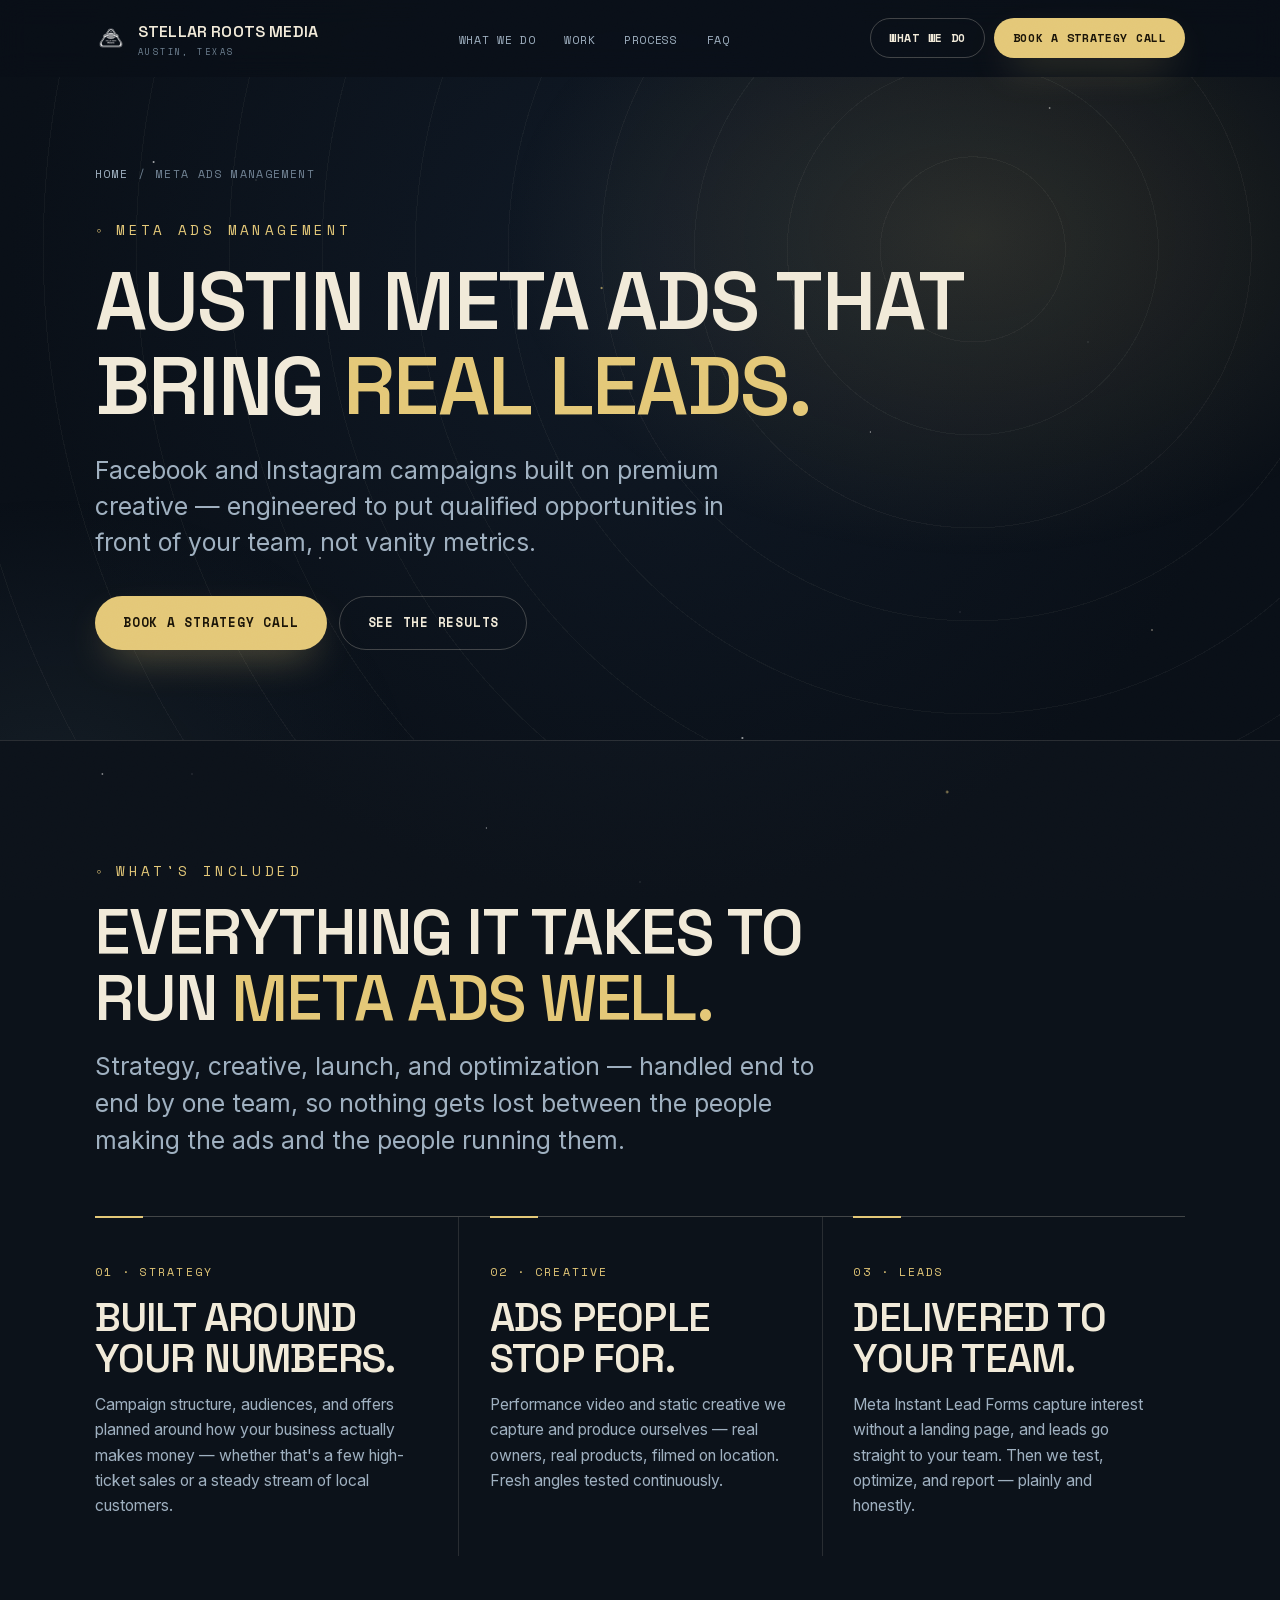
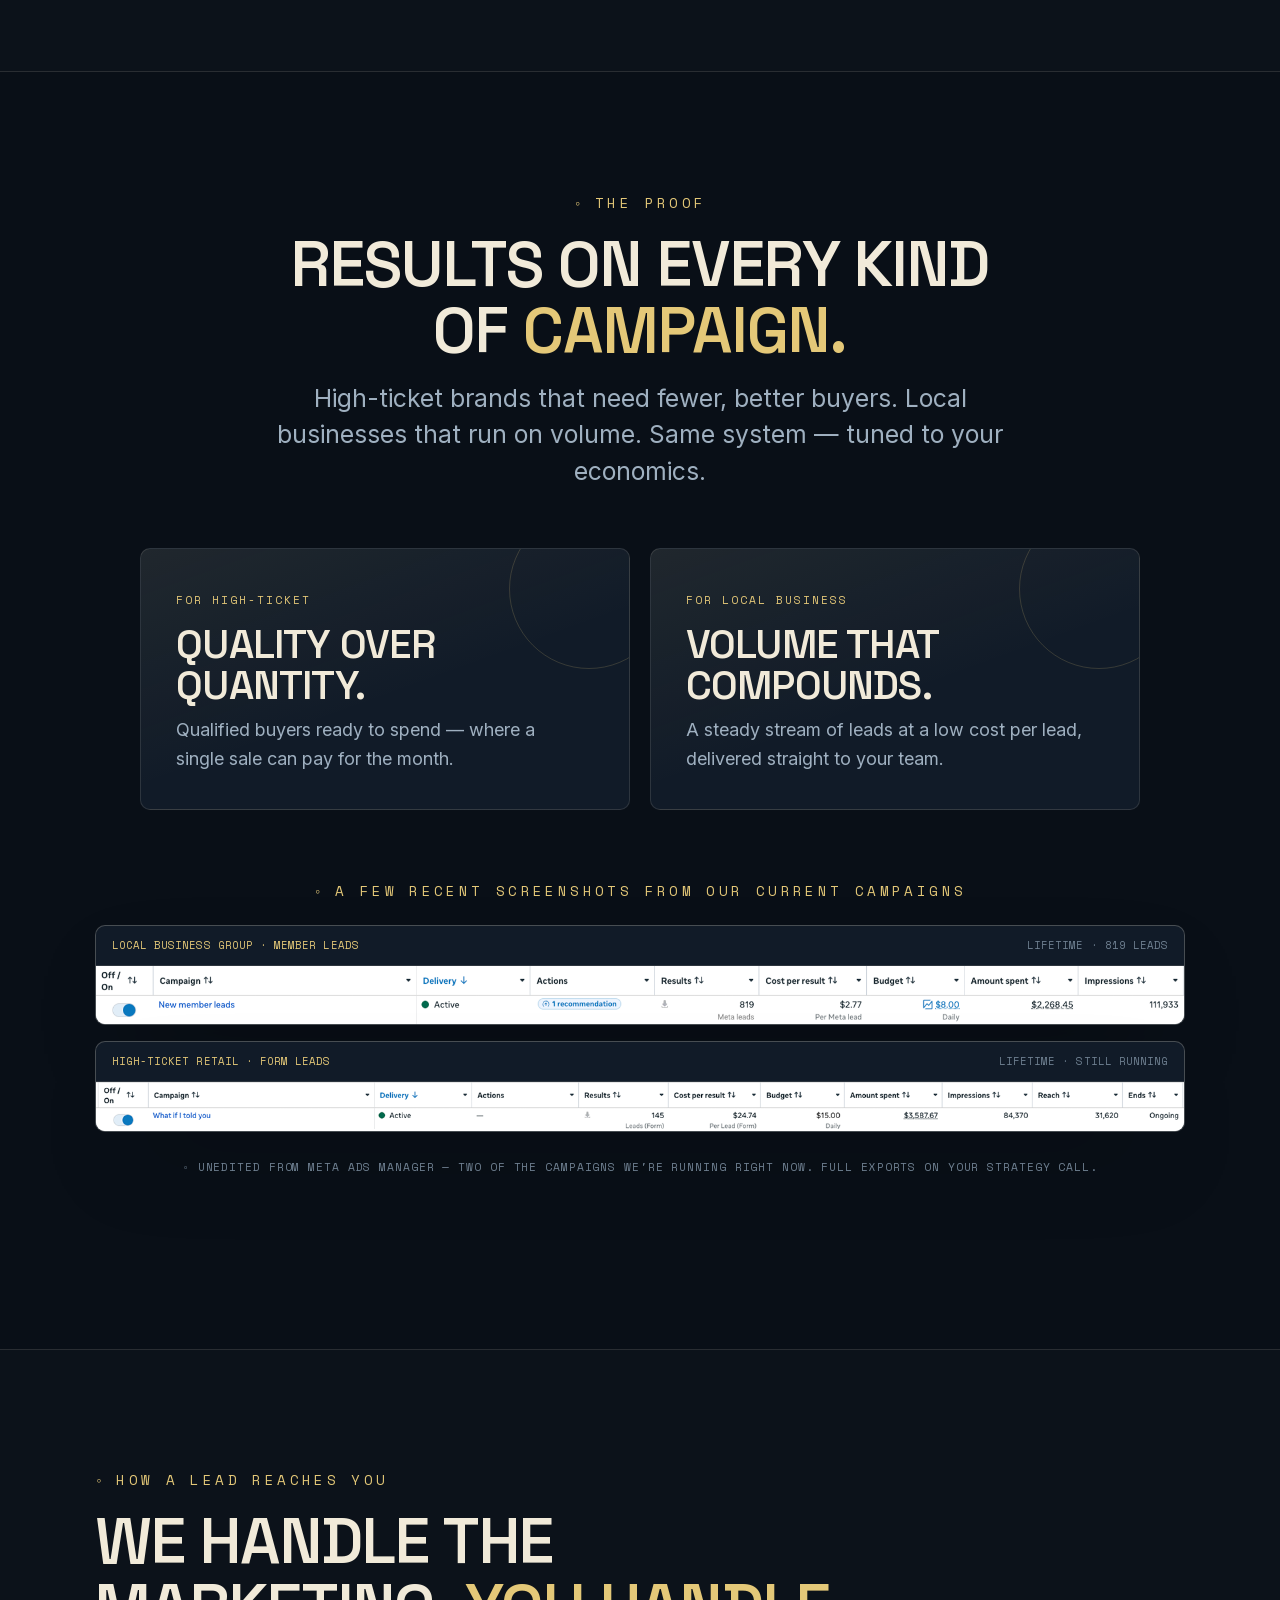
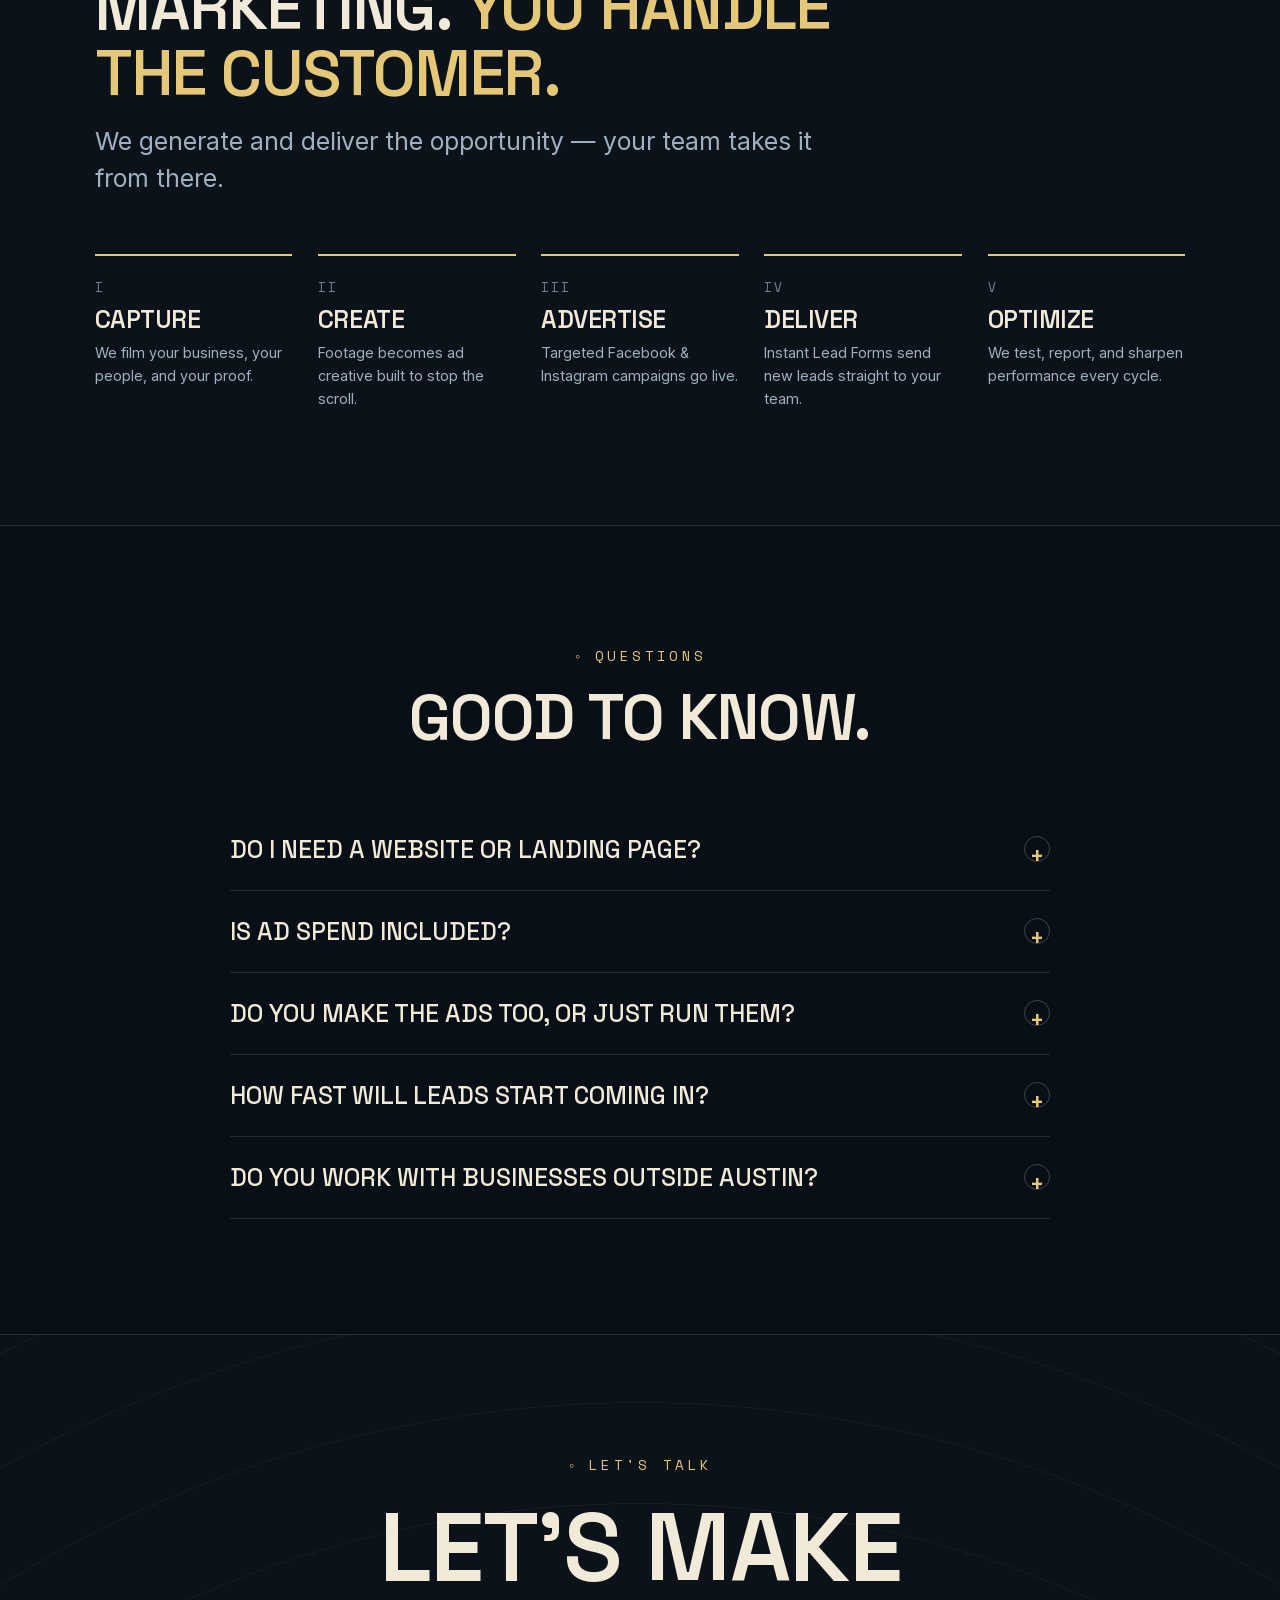
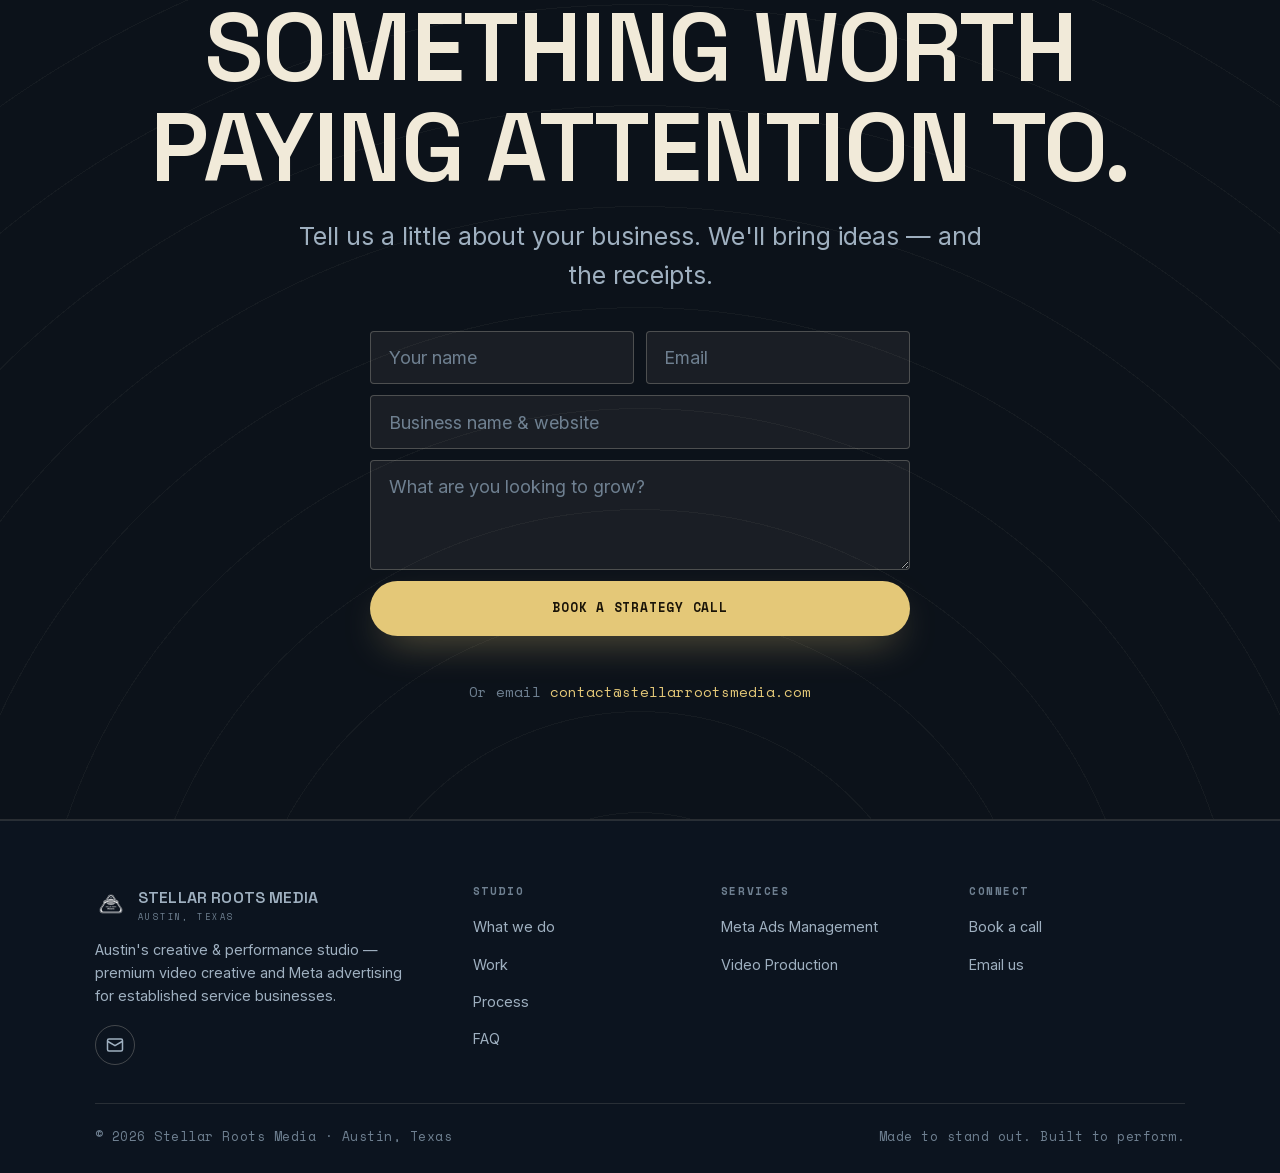
==== meta-ads-austin/index.html @ 9278f260 "SEO/perf overhaul: service pages, self-hosted fonts, WebP + srcset, image dims, schema cleanup (foun" ====
<!DOCTYPE html>
<html lang="en">
<head>
  <meta charset="UTF-8" />
  <meta name="viewport" content="width=device-width, initial-scale=1.0" />
  <title>Meta Ads Management in Austin, TX | Stellar Roots Media</title>
  <meta name="description" content="Facebook &amp; Instagram lead campaigns for Austin businesses — premium creative, Instant Lead Forms delivered to your team, and unedited reporting." />
  <meta name="robots" content="index, follow, max-image-preview:large" />
  <link rel="canonical" href="https://stellarrootsmedia.com/meta-ads-austin/" />
  <meta name="theme-color" content="#101b2b" />
  <meta property="og:type" content="website" />
  <meta property="og:site_name" content="Stellar Roots Media" />
  <meta property="og:title" content="Meta Ads Management in Austin, TX | Stellar Roots Media" />
  <meta property="og:description" content="Facebook &amp; Instagram lead campaigns for Austin businesses — premium creative, Instant Lead Forms delivered to your team, and unedited reporting." />
  <meta property="og:url" content="https://stellarrootsmedia.com/meta-ads-austin/" />
  <meta property="og:image" content="https://stellarrootsmedia.com/assets/og-image.jpg" />
  <meta property="og:image:width" content="1200" />
  <meta property="og:image:height" content="630" />
  <meta property="og:image:alt" content="Stellar Roots Media logo" />
  <meta name="twitter:card" content="summary_large_image" />
  <meta name="twitter:image" content="https://stellarrootsmedia.com/assets/og-image.jpg" />
  <link rel="icon" type="image/png" sizes="64x64" href="/assets/favicon-64.png" />
  <link rel="apple-touch-icon" href="/assets/apple-touch-icon.png" />
  <link rel="manifest" href="/site.webmanifest" />
  <link rel="preload" href="/assets/fonts/space-grotesk-500-700.woff2" as="font" type="font/woff2" crossorigin />
  <link rel="preload" href="/assets/fonts/inter-400-600.woff2" as="font" type="font/woff2" crossorigin />
  <link rel="stylesheet" href="/css/styles.css?v=28" />
  <script type="application/ld+json">
  {
    "@context": "https://schema.org",
    "@type": "Service",
    "@id": "https://stellarrootsmedia.com/meta-ads-austin/#service",
    "name": "Meta Ads Management",
    "serviceType": "Facebook and Instagram advertising management",
    "url": "https://stellarrootsmedia.com/meta-ads-austin/",
    "description": "Facebook & Instagram lead campaigns for Austin businesses — premium creative, Instant Lead Forms delivered to your team, and unedited reporting.",
    "provider": {
      "@type": [
        "ProfessionalService",
        "Organization"
      ],
      "@id": "https://stellarrootsmedia.com/#org",
      "name": "Stellar Roots Media",
      "url": "https://stellarrootsmedia.com/"
    },
    "areaServed": [
      {
        "@type": "City",
        "name": "Austin",
        "containedInPlace": {
          "@type": "State",
          "name": "Texas"
        }
      },
      {
        "@type": "Country",
        "name": "United States"
      }
    ]
  }
  </script>
  <script type="application/ld+json">
  {
    "@context": "https://schema.org",
    "@type": "BreadcrumbList",
    "itemListElement": [
      {
        "@type": "ListItem",
        "position": 1,
        "name": "Home",
        "item": "https://stellarrootsmedia.com/"
      },
      {
        "@type": "ListItem",
        "position": 2,
        "name": "Meta Ads Management",
        "item": "https://stellarrootsmedia.com/meta-ads-austin/"
      }
    ]
  }
  </script>
  <script type="application/ld+json">
  {
    "@context": "https://schema.org",
    "@type": "FAQPage",
    "mainEntity": [
      {
        "@type": "Question",
        "name": "Do I need a website or landing page?",
        "acceptedAnswer": {
          "@type": "Answer",
          "text": "Not necessarily. We use Meta's Instant Lead Forms, so people can request information without ever leaving Facebook or Instagram — and the lead is delivered straight to your team. Our local business group campaign has collected 819 leads this way with no landing page at all."
        }
      },
      {
        "@type": "Question",
        "name": "Is ad spend included?",
        "acceptedAnswer": {
          "@type": "Answer",
          "text": "No. Your ad budget is paid directly to Meta and stays in your account — you own it. Our fee covers strategy, creative, campaign management and reporting. We'll recommend a budget on your strategy call."
        }
      },
      {
        "@type": "Question",
        "name": "Do you make the ads too, or just run them?",
        "acceptedAnswer": {
          "@type": "Answer",
          "text": "Both — that's the point. Meta rewards ads people actually stop for, so we capture and produce the creative ourselves: founder stories, product and lifestyle video, and scroll-stopping ad cuts. No stock footage, no templates."
        }
      },
      {
        "@type": "Question",
        "name": "How fast will leads start coming in?",
        "acceptedAnswer": {
          "@type": "Answer",
          "text": "After onboarding and a capture session, campaigns launch quickly and lead flow can begin within the first weeks. From there we test and optimize every cycle so results compound."
        }
      },
      {
        "@type": "Question",
        "name": "Do you work with businesses outside Austin?",
        "acceptedAnswer": {
          "@type": "Answer",
          "text": "Yes. We're based in Austin, Texas and run campaigns for clients locally and across the U.S."
        }
      }
    ]
  }
  </script>
</head>
<body>
  <div class="starlayer" aria-hidden="true"></div>
  <a class="sr-only" href="#contact">Skip to contact</a>
  <header class="site-header">
    <div class="container">
      <nav class="nav" aria-label="Primary" data-open="false">
        <a class="brand" href="/" aria-label="Stellar Roots Media home">
          <img src="/assets/logo-small.png" alt="Stellar Roots Media logo" width="32" height="32" />
          <span><b>Stellar Roots Media</b><small>Austin, Texas</small></span>
        </a>
        <ul class="nav-links">
          <li><a href="/#what">What we do</a></li>
          <li><a href="/#creative">Work</a></li>
          <li><a href="/#process">Process</a></li>
          <li><a href="/#faq">FAQ</a></li>
        </ul>
        <div class="nav-cta">
          <a class="btn btn--ghost btn--sm" href="/#what">What we do</a>
          <a class="btn btn--primary btn--sm" href="#contact"><span class="lbl-lg">Book a Strategy Call</span><span class="lbl-sm">Book a call</span></a>
          <button class="nav-toggle" aria-label="Toggle menu" aria-expanded="false"><span></span></button>
        </div>
      </nav>
    </div>
  </header>

  <main id="top">
    <section class="band hero page-hero" aria-labelledby="page-title">
      <div class="container">
        <nav class="crumbs" aria-label="Breadcrumb"><a href="/">Home</a><span>/</span><span aria-current="page">Meta Ads Management</span></nav>
        <span class="kicker">Meta ads management</span>
        <h1 id="page-title">Austin Meta ads that bring <em class="accent">real leads.</em></h1>
        <p class="lead">Facebook and Instagram campaigns built on premium creative — engineered to put qualified opportunities in front of your team, not vanity metrics.</p>
        <div class="hero-actions">
          <a class="btn btn--primary" href="#contact">Book a Strategy Call</a>
          <a class="btn btn--ghost" href="#proof">See the results</a>
        </div>
      </div>
    </section>

    <section class="band band--cream" id="included" aria-labelledby="inc-title">
      <div class="container">
        <div class="section-head reveal">
          <span class="kicker">What's included</span>
          <h2 class="display" id="inc-title">Everything it takes to run <em class="accent">Meta ads well.</em></h2>
          <p>Strategy, creative, launch, and optimization — handled end to end by one team, so nothing gets lost between the people making the ads and the people running them.</p>
        </div>
        <div class="fronts">
          <article class="front reveal"><span class="no">01 · Strategy</span><h3>Built around your numbers.</h3><p>Campaign structure, audiences, and offers planned around how your business actually makes money — whether that's a few high-ticket sales or a steady stream of local customers.</p></article>
          <article class="front reveal"><span class="no">02 · Creative</span><h3>Ads people stop for.</h3><p>Performance video and static creative we capture and produce ourselves — real owners, real products, filmed on location. Fresh angles tested continuously.</p></article>
          <article class="front reveal"><span class="no">03 · Leads</span><h3>Delivered to your team.</h3><p>Meta Instant Lead Forms capture interest without a landing page, and leads go straight to your team. Then we test, optimize, and report — plainly and honestly.</p></article>
        </div>
      </div>
    </section>

    <section class="band" id="proof" aria-labelledby="proof-title">
      <div class="container">
        <div class="section-head center reveal">
          <span class="kicker center">The proof</span>
          <h2 class="display" id="proof-title">Results on every kind of <em class="accent">campaign.</em></h2>
          <p>High-ticket brands that need fewer, better buyers. Local businesses that run on volume. Same system — tuned to your economics.</p>
        </div>
        <div class="ctypes reveal">
          <article class="ctype"><span class="no">For high-ticket</span><h3>Quality over quantity.</h3><p>Qualified buyers ready to spend — where a single sale can pay for the month.</p></article>
          <article class="ctype"><span class="no">For local business</span><h3>Volume that compounds.</h3><p>A steady stream of leads at a low cost per lead, delivered straight to your team.</p></article>
        </div>
        <div class="receipts reveal">
          <span class="kicker">A few recent screenshots from our current campaigns</span>
          <figure class="receipt">
            <figcaption><span class="k">Local business group · member leads</span><span>Lifetime · 819 leads</span></figcaption>
            <div class="shot"><img src="/assets/results/networking-lifetime.png" alt="Meta Ads Manager, local business group member lead campaign, lifetime: 819 Meta leads at $2.77 per lead, $8.00 daily budget, $2,268.45 spent, 111,933 impressions" loading="lazy" width="1907" height="101"></div>
          </figure>
          <figure class="receipt">
            <figcaption><span class="k">High-ticket retail · form leads</span><span>Lifetime · still running</span></figcaption>
            <div class="shot"><img src="/assets/results/premier-lifetime.png" alt="Meta Ads Manager, high-ticket retail form lead campaign, lifetime: 145 form leads at $24.74 per lead, $15.00 daily budget, $3,587.67 spent, 84,370 impressions, 31,620 reach" loading="lazy" width="1672" height="76"></div>
          </figure>
          <p class="receipts-note">◦ Unedited from Meta Ads Manager — two of the campaigns we're running right now. Full exports on your strategy call.</p>
        </div>
      </div>
    </section>

    <section class="band band--cream" id="process" aria-labelledby="process-title">
      <div class="container">
        <div class="section-head reveal">
          <span class="kicker">How a lead reaches you</span>
          <h2 class="display" id="process-title">We handle the marketing. <em class="accent">You handle the customer.</em></h2>
          <p>We generate and deliver the opportunity — your team takes it from there.</p>
        </div>
        <div class="process">
          <div class="pstep"><span class="n">i</span><h3>Capture</h3><p>We film your business, your people, and your proof.</p></div>
          <div class="pstep"><span class="n">ii</span><h3>Create</h3><p>Footage becomes ad creative built to stop the scroll.</p></div>
          <div class="pstep"><span class="n">iii</span><h3>Advertise</h3><p>Targeted Facebook &amp; Instagram campaigns go live.</p></div>
          <div class="pstep"><span class="n">iv</span><h3>Deliver</h3><p>Instant Lead Forms send new leads straight to your team.</p></div>
          <div class="pstep"><span class="n">v</span><h3>Optimize</h3><p>We test, report, and sharpen performance every cycle.</p></div>
        </div>
      </div>
    </section>

    <section class="band" id="faq" aria-labelledby="faq-title">
      <div class="container">
        <div class="section-head center reveal">
          <span class="kicker center">Questions</span>
          <h2 class="display" id="faq-title">Good to know.</h2>
        </div>
        <div class="faq">
          <div class="faq-item"><button class="faq-q" aria-expanded="false">Do I need a website or landing page?<span class="mark">+</span></button><div class="faq-a"><div>Not necessarily. We use Meta's Instant Lead Forms, so people can request information without ever leaving Facebook or Instagram — and the lead is delivered straight to your team. Our local business group campaign has collected 819 leads this way with no landing page at all.</div></div></div>
          <div class="faq-item"><button class="faq-q" aria-expanded="false">Is ad spend included?<span class="mark">+</span></button><div class="faq-a"><div>No. Your ad budget is paid directly to Meta and stays in your account — you own it. Our fee covers strategy, creative, campaign management and reporting. We'll recommend a budget on your strategy call.</div></div></div>
          <div class="faq-item"><button class="faq-q" aria-expanded="false">Do you make the ads too, or just run them?<span class="mark">+</span></button><div class="faq-a"><div>Both — that's the point. Meta rewards ads people actually stop for, so we capture and produce the creative ourselves: founder stories, product and lifestyle video, and scroll-stopping ad cuts. No stock footage, no templates.</div></div></div>
          <div class="faq-item"><button class="faq-q" aria-expanded="false">How fast will leads start coming in?<span class="mark">+</span></button><div class="faq-a"><div>After onboarding and a capture session, campaigns launch quickly and lead flow can begin within the first weeks. From there we test and optimize every cycle so results compound.</div></div></div>
          <div class="faq-item"><button class="faq-q" aria-expanded="false">Do you work with businesses outside Austin?<span class="mark">+</span></button><div class="faq-a"><div>Yes. We're based in Austin, Texas and run campaigns for clients locally and across the U.S.</div></div></div>
        </div>
      </div>
    </section>

    <!-- FINAL CTA (ink) -->
    <section class="band band--cream final" id="contact" aria-labelledby="cta-title">
      <div class="container">
        <span class="kicker center">Let's talk</span>
        <h2 class="display display--xl" id="cta-title">Let's make something worth paying attention to.</h2>
        <p class="sub">Tell us a little about your business. We'll bring ideas — and the receipts.</p>
        <form class="contact-form" id="contact-form" novalidate>
          <div class="row2">
            <input type="text" id="cf-name" name="name" placeholder="Your name" autocomplete="name" required />
            <input type="email" id="cf-email" name="email" placeholder="Email" autocomplete="email" required />
          </div>
          <input type="text" id="cf-business" name="business" placeholder="Business name & website" autocomplete="organization" />
          <textarea id="cf-msg" name="message" placeholder="What are you looking to grow?"></textarea>
          <button type="submit" class="btn btn--primary btn--block">Book a Strategy Call</button>
        </form>
        <p class="form-msg" id="form-msg" role="status" aria-live="polite"></p>
        <p class="cta-alt">Or email <a href="mailto:contact@stellarrootsmedia.com?subject=Strategy%20Call">contact@stellarrootsmedia.com</a></p>
      </div>
    </section>
  </main>

  <footer class="site-footer">
    <div class="container">
      <div class="footer-grid">
        <div class="footer-brand">
          <a class="brand" href="/" aria-label="Stellar Roots Media home">
            <img src="/assets/logo-small.png" alt="Stellar Roots Media logo" width="32" height="32" />
            <span><b>Stellar Roots Media</b><small>Austin, Texas</small></span>
          </a>
          <p>Austin's creative &amp; performance studio — premium video creative and Meta advertising for established service businesses.</p>
          <div class="socials">
            <a href="mailto:contact@stellarrootsmedia.com" aria-label="Email"><svg width="18" height="18" viewBox="0 0 24 24" fill="none" stroke="currentColor" stroke-width="2"><rect x="2" y="4" width="20" height="16" rx="2"/><path d="m22 7-10 6L2 7"/></svg></a>
          </div>
        </div>
        <div><h4>Studio</h4><ul><li><a href="/#what">What we do</a></li><li><a href="/#creative">Work</a></li><li><a href="/#process">Process</a></li><li><a href="/#faq">FAQ</a></li></ul></div>
        <div><h4>Services</h4><ul><li><a href="/meta-ads-austin/">Meta Ads Management</a></li><li><a href="/video-production-austin/">Video Production</a></li></ul></div>
        <div><h4>Connect</h4><ul><li><a href="#contact">Book a call</a></li><li><a href="mailto:contact@stellarrootsmedia.com">Email us</a></li></ul></div>
      </div>
      <div class="footer-bottom">
        <span>© <span id="year">2026</span> Stellar Roots Media · Austin, Texas</span>
        <span>Made to stand out. Built to perform.</span>
      </div>
    </div>
  </footer>

  <script src="/js/main.js"></script>
</body>
</html>
---- css/styles.css ----
/* ============================================================
   STELLAR ROOTS MEDIA — Deep Space / Retro NASA
   Near-black space navy · Cosmic Cream · Vintage Yellow (tan/dust)
   Display: Space Grotesk · Labels: Space Mono · Body: Inter
   Dark throughout, global starfield.
   ============================================================ */

/* Self-hosted fonts (latin subset) */
@font-face { font-family:'Inter'; font-style:normal; font-weight:400 600; font-display:swap; src:url('../assets/fonts/inter-400-600.woff2') format('woff2'); unicode-range:U+0000-00FF, U+0131, U+0152-0153, U+02BB-02BC, U+02C6, U+02DA, U+02DC, U+0304, U+0308, U+0329, U+2000-206F, U+20AC, U+2122, U+2191, U+2193, U+2212, U+2215, U+FEFF, U+FFFD; }
@font-face { font-family:'Space Grotesk'; font-style:normal; font-weight:500 700; font-display:swap; src:url('../assets/fonts/space-grotesk-500-700.woff2') format('woff2'); unicode-range:U+0000-00FF, U+0131, U+0152-0153, U+02BB-02BC, U+02C6, U+02DA, U+02DC, U+0304, U+0308, U+0329, U+2000-206F, U+20AC, U+2122, U+2191, U+2193, U+2212, U+2215, U+FEFF, U+FFFD; }
@font-face { font-family:'Space Mono'; font-style:normal; font-weight:400; font-display:swap; src:url('../assets/fonts/space-mono-400.woff2') format('woff2'); unicode-range:U+0000-00FF, U+0131, U+0152-0153, U+02BB-02BC, U+02C6, U+02DA, U+02DC, U+0304, U+0308, U+0329, U+2000-206F, U+20AC, U+2122, U+2191, U+2193, U+2212, U+2215, U+FEFF, U+FFFD; }
@font-face { font-family:'Space Mono'; font-style:normal; font-weight:700; font-display:swap; src:url('../assets/fonts/space-mono-700.woff2') format('woff2'); unicode-range:U+0000-00FF, U+0131, U+0152-0153, U+02BB-02BC, U+02C6, U+02DA, U+02DC, U+0304, U+0308, U+0329, U+2000-206F, U+20AC, U+2122, U+2191, U+2193, U+2212, U+2215, U+FEFF, U+FFFD; }

:root {
  --space: #090f17;        /* deep space base */
  --space-2: #0c141f;      /* alt panel */
  --surface: #111b28;      /* cards */
  --surface-2: #16202f;

  --cream: #f1ead9;        /* cosmic cream (text) */
  --muted: #9fb0c0;
  --muted-2: #6f8091;

  --accent: #e4c878;       /* vintage yellow / wheat (replaces orange) */
  --accent-bright: #f0d891;
  --dust: #c5b9a5;         /* moon dust */
  --blue: #8dafc1;         /* orbit blue */

  --line: rgba(241, 234, 217, 0.12);
  --line-2: rgba(241, 234, 217, 0.24);

  --bg: var(--space);
  --fg: var(--cream);

  --container: 1180px;
  --radius: 4px;
  --radius-lg: 10px;
  --ease: cubic-bezier(0.22, 1, 0.36, 1);
  --shadow: 0 40px 90px -40px rgba(0,0,0,0.8);

  --step--1: clamp(0.78rem, 0.74rem + 0.18vw, 0.88rem);
  --step-0: clamp(1rem, 0.96rem + 0.2vw, 1.12rem);
  --step-1: clamp(1.22rem, 1.06rem + 0.6vw, 1.55rem);
  --step-2: clamp(1.7rem, 1.35rem + 1.5vw, 2.5rem);
  --step-3: clamp(2.2rem, 1.6rem + 3vw, 4rem);
  --step-4: clamp(2.9rem, 1.9rem + 5.2vw, 6.4rem);
}

*, *::before, *::after { box-sizing: border-box; }
* { margin: 0; }
html { scroll-behavior: smooth; -webkit-text-size-adjust: 100%; }
@media (prefers-reduced-motion: reduce){ html{scroll-behavior:auto;} *,*::before,*::after{animation-duration:.001ms!important;transition-duration:.001ms!important;} }

body {
  font-family: 'Inter', system-ui, -apple-system, Segoe UI, sans-serif;
  font-size: var(--step-0); line-height: 1.6; color: var(--fg);
  background: var(--space);
  -webkit-font-smoothing: antialiased; overflow-x: hidden;
}
/* ---- global starfield (fixed, behind everything) ---- */
body::before {
  content:""; position:fixed; inset:0; z-index:-2; pointer-events:none;
  background:
    radial-gradient(1.4px 1.4px at 12% 18%, rgba(255,255,255,0.9), transparent),
    radial-gradient(1.3px 1.3px at 82% 12%, rgba(255,255,255,0.7), transparent),
    radial-gradient(1.6px 1.6px at 47% 32%, rgba(228,200,120,0.9), transparent),
    radial-gradient(1.1px 1.1px at 68% 48%, rgba(255,255,255,0.7), transparent),
    radial-gradient(1.5px 1.5px at 25% 62%, rgba(255,255,255,0.85), transparent),
    radial-gradient(1.2px 1.2px at 90% 70%, rgba(197,185,165,0.9), transparent),
    radial-gradient(1.3px 1.3px at 8% 86%, rgba(255,255,255,0.7), transparent),
    radial-gradient(1.5px 1.5px at 58% 82%, rgba(255,255,255,0.8), transparent),
    radial-gradient(1.1px 1.1px at 38% 92%, rgba(255,255,255,0.6), transparent),
    radial-gradient(2px 2px at 74% 88%, rgba(228,200,120,0.7), transparent),
    radial-gradient(circle at 50% 30%, rgba(20,32,48,0.55), transparent 70%),
    var(--space);
  background-repeat: no-repeat;
}
/* a second faint drifting layer for depth */
body { background-image: none; }
.starlayer { position:fixed; inset:-10% 0; z-index:-1; pointer-events:none; opacity:0.5;
  background-image:
    radial-gradient(1px 1px at 20% 25%, rgba(255,255,255,0.6), transparent),
    radial-gradient(1px 1px at 60% 15%, rgba(255,255,255,0.5), transparent),
    radial-gradient(1px 1px at 85% 40%, rgba(255,255,255,0.5), transparent),
    radial-gradient(1px 1px at 35% 55%, rgba(255,255,255,0.5), transparent),
    radial-gradient(1px 1px at 75% 65%, rgba(255,255,255,0.45), transparent),
    radial-gradient(1px 1px at 15% 80%, rgba(255,255,255,0.5), transparent),
    radial-gradient(1px 1px at 50% 90%, rgba(255,255,255,0.45), transparent);
  background-size: 100% 100%;
  animation: drift 120s linear infinite;
}
@keyframes drift { from { transform: translateY(0); } to { transform: translateY(-40px); } }
/* film grain overlay */
body::after { content:""; position:fixed; inset:0; z-index:299; pointer-events:none; opacity:.05; mix-blend-mode:overlay;
  background-image:url("data:image/svg+xml,%3Csvg xmlns='http://www.w3.org/2000/svg' width='140' height='140'%3E%3Cfilter id='n'%3E%3CfeTurbulence type='fractalNoise' baseFrequency='0.8' numOctaves='2'/%3E%3C/filter%3E%3Crect width='100%25' height='100%25' filter='url(%23n)'/%3E%3C/svg%3E"); }

h1,h2,h3,h4 { font-family:'Space Grotesk','Inter',sans-serif; font-weight:600; line-height:1.03; letter-spacing:-0.02em; color:var(--fg); }
h1 em, h2 em, h3 em { font-style: normal; }
img, svg { display:block; max-width:100%; height:auto; }
a { color:inherit; text-decoration:none; }
button { font:inherit; cursor:pointer; }
::selection { background:var(--accent); color:#1a1408; }
:focus-visible { outline:2px solid var(--accent); outline-offset:3px; }

/* ---------- Bands (all dark; transparent so stars show through) ---------- */
.container { width:100%; max-width:var(--container); margin-inline:auto; padding-inline:clamp(1.2rem,4vw,2.8rem); }
.band { position:relative; padding-block:clamp(4rem,9vw,8rem); }
.band--cream { background:rgba(255,255,255,0.015); border-block:1px solid var(--line); }  /* subtle darker panel, still dark */
.band--tight { padding-block:clamp(2.6rem,5vw,4rem); }

.kicker { font-family:'Space Mono',monospace; text-transform:uppercase; letter-spacing:0.24em; font-size:var(--step--1); color:var(--accent); display:inline-flex; align-items:center; gap:0.6rem; }
.kicker::before { content:"◦"; }
.kicker.center { justify-content:center; }

.display { font-size:var(--step-3); text-transform:uppercase; letter-spacing:-0.015em; }
.display--xl { font-size:var(--step-4); }
.accent { color:var(--accent); }

.section-head { max-width:760px; margin-bottom:clamp(2.2rem,5vw,3.6rem); }
.section-head.center { margin-inline:auto; text-align:center; }
.section-head .kicker { margin-bottom:1.1rem; }
.section-head p { color:var(--muted); font-size:var(--step-1); line-height:1.5; margin-top:1rem; max-width:58ch; }
.section-head.center p { margin-inline:auto; }
.rule { height:1px; background:var(--line); border:0; }

/* ---------- Buttons ---------- */
.btn { display:inline-flex; align-items:center; gap:0.6rem; padding:1rem 1.7rem; border:1px solid transparent; border-radius:999px; font-family:'Space Mono',monospace; text-transform:uppercase; letter-spacing:0.06em; font-size:0.8rem; font-weight:700; transition:transform .25s var(--ease), background .2s, color .2s, border-color .2s, box-shadow .25s; white-space:nowrap; }
.btn:hover { transform:translateY(-2px); }
.btn--primary { background:var(--accent); color:#1a1408; box-shadow:0 16px 40px -14px rgba(228,200,120,0.45); }
.btn--primary:hover { background:var(--accent-bright); box-shadow:0 22px 54px -14px rgba(228,200,120,0.6); }
.btn--ghost { background:transparent; color:var(--fg); border-color:var(--line-2); }
.btn--ghost:hover { border-color:var(--accent); color:var(--accent); }
.btn--block { width:100%; justify-content:center; }
.btn--sm { padding:0.62rem 1.1rem; font-size:0.72rem; }

/* ---------- Header ---------- */
.site-header { position:sticky; top:0; z-index:100; background:rgba(9,15,23,0.72); backdrop-filter:blur(14px); border-bottom:1px solid transparent; transition:background .3s, border-color .3s; }
.site-header.is-scrolled { background:rgba(9,15,23,0.96); border-color:var(--line); }
.nav { display:flex; align-items:center; justify-content:space-between; gap:1rem; min-height:76px; }
.brand { display:flex; align-items:center; gap:0.7rem; }
.brand img { width:32px; height:32px; filter:brightness(0) invert(1); }
.brand b { font-family:'Space Grotesk',sans-serif; font-weight:600; font-size:1rem; letter-spacing:0.01em; text-transform:uppercase; }
.brand small { display:block; font-family:'Space Mono',monospace; font-size:0.54rem; letter-spacing:0.28em; color:var(--muted-2); text-transform:uppercase; }
.nav-links { display:flex; align-items:center; gap:0.1rem; list-style:none; padding:0; }
.nav-links a { padding:0.5rem 0.85rem; font-family:'Space Mono',monospace; font-size:0.72rem; text-transform:uppercase; letter-spacing:0.06em; color:var(--muted); border-radius:999px; transition:color .2s, background .2s; }
.nav-links a:hover { color:var(--fg); background:rgba(241,234,217,0.06); }
.nav-cta { display:flex; align-items:center; gap:0.6rem; }
.nav-toggle { display:none; width:46px; height:46px; border:1px solid var(--line-2); background:transparent; border-radius:8px; align-items:center; justify-content:center; }
.nav-toggle span, .nav-toggle span::before, .nav-toggle span::after { content:""; display:block; width:20px; height:2px; background:var(--fg); position:relative; transition:.3s; }
.nav-toggle span::before { position:absolute; top:-6px; } .nav-toggle span::after { position:absolute; top:6px; }
.nav[data-open="true"] .nav-toggle span { background:transparent; }
.nav[data-open="true"] .nav-toggle span::before { top:0; transform:rotate(45deg); }
.nav[data-open="true"] .nav-toggle span::after { top:0; transform:rotate(-45deg); }
@media (max-width:1000px){
  .nav-toggle { display:inline-flex; }
  .nav-links { position:absolute; inset:76px 0 auto; flex-direction:column; align-items:stretch; background:var(--space-2); border-bottom:1px solid var(--line); padding:1rem; gap:0.2rem; transform:translateY(-10px); opacity:0; pointer-events:none; transition:.25s var(--ease); }
  .nav[data-open="true"] .nav-links { transform:none; opacity:1; pointer-events:auto; }
  .nav-links a { padding:0.9rem 1rem; font-size:0.85rem; }
  .nav .nav-cta .btn--ghost { display:none; }
}

/* ---------- Hero ---------- */
.hero { overflow:hidden; padding-block:clamp(3rem,7vw,5.5rem) clamp(3.5rem,7vw,6rem); }
.hero::before { content:""; position:absolute; inset:0; z-index:0; pointer-events:none;
  background: repeating-radial-gradient(circle at 76% 26%, transparent 0 92px, rgba(241,234,217,0.045) 92px 93px),
              radial-gradient(760px 520px at 76% 24%, rgba(228,200,120,0.14), transparent 62%),
              radial-gradient(620px 500px at 4% 108%, rgba(141,175,193,0.08), transparent 60%); }
.hero .container { position:relative; z-index:1; }
.hero-top { display:flex; justify-content:space-between; flex-wrap:wrap; gap:1rem; font-family:'Space Mono',monospace; font-size:0.72rem; letter-spacing:0.14em; color:var(--muted-2); text-transform:uppercase; margin-bottom:clamp(2rem,5vw,3.4rem); }
.hero h1 { font-size:var(--step-4); text-transform:uppercase; letter-spacing:-0.02em; }
.hero .lead { font-size:var(--step-1); color:var(--muted); max-width:44ch; margin-top:1.5rem; line-height:1.45; }
.hero-actions { display:flex; flex-wrap:wrap; gap:0.8rem; margin-top:2.2rem; }
.hero-figure { position:relative; margin-top:clamp(2.6rem,6vw,4.2rem); border:1px solid var(--line-2); border-radius:var(--radius-lg); overflow:hidden; aspect-ratio:16/7; background:linear-gradient(135deg,var(--surface),var(--space-2)); display:grid; place-items:center; }
.hero-figure video, .hero-figure iframe, .hero-figure img { position:absolute; inset:0; width:100%; height:100%; object-fit:cover; }
.hero-figure img { filter:brightness(0.6) saturate(1.05); }
.hero-figure::before, .hero-figure::after { content:""; position:absolute; width:18px; height:18px; border:2px solid var(--accent); z-index:2; }
.hero-figure::before { top:12px; left:12px; border-right:0; border-bottom:0; }
.hero-figure::after { bottom:12px; right:12px; border-left:0; border-top:0; }
.hero-figure .cap { position:absolute; top:14px; right:16px; font-family:'Space Mono',monospace; font-size:0.66rem; letter-spacing:0.14em; text-transform:uppercase; color:var(--dust); z-index:2; }
.hero-figure .play { position:relative; z-index:2; width:76px; height:76px; border-radius:50%; border:1px solid var(--line-2); background:rgba(9,15,23,0.55); backdrop-filter:blur(4px); color:var(--cream); display:grid; place-items:center; transition:.25s; }
.hero-figure .play:hover { background:var(--accent); color:#1a1408; border-color:var(--accent); transform:scale(1.06); }

/* ---------- Statement ---------- */
.statement { font-family:'Space Grotesk',sans-serif; font-weight:600; font-size:var(--step-2); line-height:1.12; letter-spacing:-0.015em; text-transform:uppercase; max-width:20ch; }
.statement-grid { display:grid; grid-template-columns:1.1fr 1fr; gap:clamp(2rem,5vw,4rem); align-items:start; }
.statement-grid .body p { color:var(--muted); font-size:var(--step-1); line-height:1.55; }
.statement-grid .body p + p { margin-top:1rem; }
@media (max-width:820px){ .statement-grid{ grid-template-columns:1fr; } }

/* ---------- What we do ---------- */
.disciplines { display:grid; grid-template-columns:1fr 1fr; gap:1.4rem; }
.discipline { border:1px solid var(--line); border-radius:var(--radius-lg); padding:clamp(1.8rem,3vw,2.6rem); background:var(--surface); transition:transform .3s var(--ease), border-color .3s; }
.discipline:hover { transform:translateY(-4px); border-color:var(--accent); }
.discipline .no { font-family:'Space Mono',monospace; color:var(--accent); font-size:0.8rem; letter-spacing:0.12em; text-transform:uppercase; }
.discipline h3 { font-size:var(--step-2); text-transform:uppercase; margin:0.7rem 0 0.8rem; }
.discipline p { color:var(--muted); }
.discipline ul { list-style:none; padding:0; margin-top:1.2rem; display:flex; flex-direction:column; gap:0.5rem; }
.discipline li { display:flex; gap:0.6rem; color:var(--muted); font-size:0.94rem; }
.discipline li::before { content:""; width:6px; height:6px; margin-top:0.5rem; border-radius:50%; background:var(--accent); flex:none; }
@media (max-width:760px){ .disciplines{ grid-template-columns:1fr; } }

/* ---------- Google reviews badge + link ---------- */
.gbadge { display:inline-flex; align-items:center; gap:1rem; margin-bottom:1.3rem; padding:0.65rem 1.2rem 0.65rem 1rem; border:1px solid var(--line-2); border-radius:999px; background:rgba(241,234,217,0.03); transition:border-color .25s, background .25s, transform .25s var(--ease); }
.gbadge:hover { border-color:var(--accent); background:rgba(228,200,120,0.07); transform:translateY(-2px); }
.gbadge img { height:34px; width:auto; }
.gbadge-txt { font-family:'Space Mono',monospace; font-size:0.72rem; letter-spacing:0.14em; text-transform:uppercase; color:var(--muted); padding-left:1rem; border-left:1px solid var(--line-2); }
.gbadge-txt b { color:var(--accent); font-weight:700; margin-right:0.35rem; }
.reviews-link { display:flex; align-items:center; justify-content:center; gap:1rem; margin:2.4rem auto 0; width:max-content; max-width:100%; padding:0.9rem 1.4rem; border:1px solid var(--line-2); border-radius:999px; font-family:'Space Mono',monospace; font-size:0.76rem; letter-spacing:0.12em; text-transform:uppercase; color:var(--fg); transition:border-color .25s, color .25s; }
.reviews-link:hover { border-color:var(--accent); color:var(--accent); }
.reviews-link img { height:26px; width:auto; }
@media (max-width:520px){ .gbadge { flex-direction:column; gap:0.6rem; border-radius:16px; } .gbadge-txt { border-left:0; padding-left:0; } }

/* ---------- Service pages ---------- */
.page-hero h1 { font-size:clamp(2.6rem,1.8rem + 4.2vw,5.4rem); margin:1rem 0 0; }
.page-hero .kicker { margin-top:0.4rem; }
.crumbs { display:flex; gap:0.6rem; align-items:center; margin-bottom:1.8rem; font-family:'Space Mono',monospace; font-size:0.72rem; letter-spacing:0.12em; text-transform:uppercase; color:var(--muted-2); }
.crumbs a { color:var(--muted); } .crumbs a:hover { color:var(--accent); }

/* ---------- Service card links ---------- */
.card-link { display:inline-flex; align-items:center; gap:0.4rem; margin-top:1.3rem; padding:0.35rem 0; font-family:'Space Mono',monospace; font-size:0.74rem; letter-spacing:0.1em; text-transform:uppercase; color:var(--accent); border-bottom:1px solid transparent; transition:border-color .2s; }
.card-link:hover { border-bottom-color:var(--accent); }

/* ---------- Logo slider (Selected clients) ---------- */
.logo-marquee { position:relative; overflow:hidden; margin-top:0; padding-block:1rem;
  -webkit-mask-image:linear-gradient(90deg, transparent, #000 8%, #000 92%, transparent);
          mask-image:linear-gradient(90deg, transparent, #000 8%, #000 92%, transparent); }
.logo-track { display:flex; align-items:center; gap:clamp(2.6rem,7vw,6rem); width:max-content; animation:marquee 34s linear infinite; }
.logo-marquee:hover .logo-track { animation-play-state:paused; }
.logo-track img { height:clamp(34px,5vw,58px); width:auto; object-fit:contain; opacity:0.9; transition:opacity .25s, transform .25s; }
.logo-track img:hover { opacity:1; transform:translateY(-2px); }
.logo-track img.tall { height:clamp(52px,8vw,92px); }
.logo-track img.color { opacity:0.95; }
@keyframes marquee { from { transform:translateX(0); } to { transform:translateX(-50%); } }

/* ---------- Real creative gallery ---------- */
.hero-reel { margin-top:clamp(2.6rem,6vw,4.2rem); scroll-margin-top:96px; }
.creative-grid { display:grid; grid-template-columns:repeat(5,1fr); gap:1rem; }
.frame { position:relative; border-radius:var(--radius-lg); overflow:hidden; border:1px solid var(--line-2); aspect-ratio:2/3.45; background:var(--space-2); }
.frame img { width:100%; height:100%; object-fit:cover; transition:transform .5s var(--ease); }
.frame:hover img { transform:scale(1.05); }
.frame .tag { position:absolute; left:0; right:0; bottom:0; padding:0.9rem 0.8rem 0.7rem; font-family:'Space Mono',monospace; font-size:0.6rem; letter-spacing:0.12em; text-transform:uppercase; color:var(--cream); background:linear-gradient(transparent, rgba(9,15,23,0.9)); }
.frame::before { content:""; position:absolute; top:10px; left:10px; width:13px; height:13px; border-top:2px solid var(--accent); border-left:2px solid var(--accent); z-index:2; opacity:0.9; }
.creative-note { margin-top:1.4rem; font-family:'Space Mono',monospace; font-size:0.78rem; letter-spacing:0.06em; color:var(--muted-2); text-transform:uppercase; }
@media (max-width:900px){ .creative-grid{ grid-template-columns:repeat(3,1fr);} }
@media (max-width:560px){ .creative-grid{ grid-template-columns:repeat(2,1fr);} }

/* ---------- Proof: campaign types ---------- */
.ctypes { display:grid; grid-template-columns:1fr 1fr; gap:1.2rem; max-width:1000px; margin:0 auto clamp(3rem,6vw,4.4rem); }
.ctype { position:relative; padding:clamp(1.6rem,3vw,2.2rem); border:1px solid var(--line); border-radius:var(--radius-lg); background:linear-gradient(160deg, rgba(228,200,120,0.07), transparent 55%), var(--surface); overflow:hidden; }
.ctype::after { content:""; position:absolute; right:-40px; top:-40px; width:160px; height:160px; border-radius:50%; border:1px solid rgba(228,200,120,0.18); }
.ctype .no { font-family:'Space Mono',monospace; font-size:0.7rem; letter-spacing:0.18em; text-transform:uppercase; color:var(--accent); }
.ctype h3 { font-size:var(--step-2); text-transform:uppercase; margin:0.7rem 0 0.6rem; }
.ctype p { color:var(--muted); max-width:36ch; }
@media (max-width:720px){ .ctypes{ grid-template-columns:1fr; } }
.receipts-note { text-align:center; margin-top:0.6rem; font-family:'Space Mono',monospace; font-size:0.7rem; letter-spacing:0.08em; text-transform:uppercase; color:var(--muted-2); }

/* ---------- Every front (SEO / GEO / brand) ---------- */
.fronts { display:grid; grid-template-columns:repeat(3,1fr); gap:0; border-top:1px solid var(--line-2); }
.front { padding:clamp(1.6rem,3vw,2.4rem) clamp(1.2rem,2.4vw,2rem) clamp(1.6rem,3vw,2.4rem) 0; position:relative; }
.front + .front { padding-left:clamp(1.2rem,2.4vw,2rem); border-left:1px solid var(--line); }
.front::before { content:""; position:absolute; top:-1px; left:0; width:48px; height:2px; background:var(--accent); }
.front + .front::before { left:clamp(1.2rem,2.4vw,2rem); }
.front .no { font-family:'Space Mono',monospace; font-size:0.72rem; letter-spacing:0.18em; text-transform:uppercase; color:var(--accent); }
.front h3 { font-size:var(--step-2); text-transform:uppercase; margin:0.8rem 0 0.8rem; }
.front p { color:var(--muted); font-size:0.98rem; }
.front p strong { color:var(--fg); font-weight:600; }
.pull { margin-top:clamp(3rem,7vw,5rem); text-align:center; font-family:'Space Grotesk',sans-serif; font-weight:700; text-transform:uppercase; letter-spacing:-0.02em; line-height:1.02; font-size:clamp(2rem,1.3rem + 3.6vw,4.6rem); }
@media (max-width:860px){ .fronts{ grid-template-columns:1fr; } .front, .front + .front { padding:1.8rem 0; border-left:0; border-top:1px solid var(--line); } .front + .front::before { left:0; } }

.tgrid { display:grid; grid-template-columns:repeat(2,1fr); gap:1.3rem; max-width:1000px; margin-inline:auto; }
@media (max-width:720px){ .tgrid{ grid-template-columns:1fr; } }
.tcard { border:1px solid var(--line); border-radius:var(--radius-lg); padding:1.7rem; background:var(--surface); }
.tcard .q { font-family:'Space Grotesk',sans-serif; font-weight:500; font-size:1.05rem; line-height:1.4; }
.tcard .who { display:flex; align-items:center; gap:0.7rem; margin-top:1.1rem; }
.tcard .av { width:38px; height:38px; border-radius:50%; background:var(--accent); color:#1a1408; display:grid; place-items:center; font-family:'Space Grotesk',sans-serif; font-weight:700; font-size:0.82rem; flex:none; }
.tcard .who b { display:block; font-size:0.9rem; }
.tcard .who span { color:var(--muted-2); font-size:0.78rem; font-family:'Space Mono',monospace; }

/* ---------- Receipts (Ads Manager screenshots) ---------- */
.receipts { max-width:1100px; margin:0 auto 3.6rem; display:grid; gap:1rem; }
.receipts .kicker { justify-content:center; margin-bottom:0.4rem; }
.receipt { margin:0; border:1px solid var(--line-2); border-radius:var(--radius-lg); overflow:hidden; background:var(--surface); box-shadow:var(--shadow); }
.receipt figcaption { display:flex; justify-content:space-between; flex-wrap:wrap; gap:0.4rem 1rem; padding:0.7rem 1rem; border-bottom:1px solid var(--line); font-family:'Space Mono',monospace; font-size:0.66rem; letter-spacing:0.1em; text-transform:uppercase; color:var(--muted-2); }
.receipt figcaption .k { color:var(--accent); }
.receipt .shot { background:#fff; overflow-x:auto; -webkit-overflow-scrolling:touch; }
.receipt .shot img { display:block; width:100%; min-width:760px; height:auto; }

/* ---------- Behind the scenes ---------- */
.bts { position:relative; margin:0 0 clamp(2.4rem,5vw,3.4rem); border-radius:var(--radius-lg); overflow:hidden; border:1px solid var(--line-2); }
.bts img { width:100%; aspect-ratio:16/8; object-fit:cover; object-position:center 45%; display:block; }
.bts::before, .bts::after { content:""; position:absolute; width:18px; height:18px; border:2px solid var(--accent); z-index:2; }
.bts::before { top:12px; left:12px; border-right:0; border-bottom:0; }
.bts::after { bottom:12px; right:12px; border-left:0; border-top:0; }
.bts figcaption { position:absolute; left:0; right:0; bottom:0; padding:2.2rem 1.2rem 0.9rem; font-family:'Space Mono',monospace; font-size:0.68rem; letter-spacing:0.12em; text-transform:uppercase; color:var(--cream); background:linear-gradient(transparent, rgba(9,15,23,0.85)); }
@media (max-width:640px){ .bts img { aspect-ratio:4/3; } }

/* ---------- Process ---------- */
.process { display:grid; grid-template-columns:repeat(auto-fit,minmax(180px,1fr)); gap:1.6rem; }
.pstep { border-top:2px solid var(--accent); padding-top:1rem; }
.pstep .n { font-family:'Space Mono',monospace; color:var(--muted-2); font-size:0.8rem; letter-spacing:0.14em; text-transform:uppercase; }
.pstep h3 { font-size:var(--step-1); text-transform:uppercase; margin:0.4rem 0 0.5rem; }
.pstep p { color:var(--muted); font-size:0.9rem; }

/* ---------- FAQ ---------- */
.faq { max-width:820px; margin-inline:auto; }
.faq-item { border-bottom:1px solid var(--line); }
.faq-q { width:100%; text-align:left; background:none; border:0; padding:1.3rem 0; display:flex; justify-content:space-between; align-items:center; gap:1rem; font-family:'Space Grotesk',sans-serif; font-weight:500; font-size:var(--step-1); text-transform:uppercase; color:var(--fg); }
.faq-q .mark { flex:none; width:26px; height:26px; border:1px solid var(--line-2); border-radius:50%; display:grid; place-items:center; color:var(--accent); transition:.3s; }
.faq-q[aria-expanded="true"] .mark { transform:rotate(45deg); background:var(--accent); color:#1a1408; border-color:var(--accent); }
.faq-a { overflow:hidden; max-height:0; transition:max-height .35s var(--ease); }
.faq-a div { padding:0 0 1.3rem; color:var(--muted); }

/* ---------- Final CTA ---------- */
.final { text-align:center; overflow:hidden; }
.final::before { content:""; position:absolute; inset:0; z-index:0; pointer-events:none; background:repeating-radial-gradient(circle at 50% 118%, transparent 0 100px, rgba(241,234,217,0.04) 100px 101px), radial-gradient(600px 360px at 50% 120%, rgba(228,200,120,0.12), transparent 60%); }
.final .container { position:relative; z-index:1; }
.final .display { max-width:16ch; margin:1.2rem auto 0; }
.final .sub { color:var(--muted); font-size:var(--step-1); max-width:48ch; margin:1.2rem auto 0; }
.contact-form { display:grid; gap:0.7rem; max-width:540px; margin:2.2rem auto 0; text-align:left; }
.contact-form .row2 { display:grid; grid-template-columns:1fr 1fr; gap:0.7rem; }
.contact-form input, .contact-form textarea { width:100%; padding:0.95rem 1.1rem; border:1px solid var(--line-2); border-radius:var(--radius); background:rgba(241,234,217,0.06); color:var(--cream); font-size:var(--step-0); font-family:inherit; }
.contact-form input::placeholder, .contact-form textarea::placeholder { color:var(--muted-2); }
.contact-form textarea { min-height:110px; resize:vertical; }
.form-msg { margin-top:0.8rem; font-weight:600; min-height:1.2em; color:#e69b7d; font-family:'Space Mono',monospace; font-size:0.85rem; }
.form-msg.ok { color:var(--accent); }
.cta-alt { margin-top:1rem; color:var(--muted-2); font-size:0.88rem; font-family:'Space Mono',monospace; }
.cta-alt a { color:var(--accent); }

/* ---------- Footer ---------- */
.site-footer { background:var(--space-2); color:var(--cream); border-top:1px solid var(--line); padding-block:clamp(2.6rem,6vw,4rem) 1.6rem; position:relative; }
.footer-grid { display:grid; grid-template-columns:1.6fr 1fr 1fr 1fr; gap:2rem; }
.footer-brand p { color:var(--muted); font-size:0.9rem; max-width:36ch; margin-top:0.9rem; }
.footer-brand .brand img { filter:brightness(0) invert(1); }
.footer-grid h4 { font-family:'Space Mono',monospace; font-weight:700; text-transform:uppercase; letter-spacing:0.14em; font-size:0.7rem; color:var(--muted-2); margin-bottom:1rem; }
.footer-grid ul { list-style:none; padding:0; display:flex; flex-direction:column; gap:0.55rem; }
.footer-grid a { color:var(--muted); font-size:0.9rem; transition:color .2s; }
.footer-grid a:hover { color:var(--accent); }
.socials { display:flex; gap:0.6rem; margin-top:1.1rem; }
.socials a { width:40px; height:40px; border:1px solid var(--line-2); border-radius:50%; display:grid; place-items:center; color:var(--muted); transition:.2s; }
.socials a:hover { color:#1a1408; background:var(--accent); border-color:var(--accent); transform:translateY(-3px); }
.footer-bottom { display:flex; flex-wrap:wrap; justify-content:space-between; gap:1rem; margin-top:2.4rem; padding-top:1.4rem; border-top:1px solid var(--line); color:var(--muted-2); font-size:0.8rem; font-family:'Space Mono',monospace; letter-spacing:0.04em; }
@media (max-width:720px){ .footer-grid{ grid-template-columns:1fr 1fr; } .footer-brand{ grid-column:1/-1; } }

/* ---------- Reveal ---------- */
.reveal { opacity:0; transform:translateY(20px); transition:opacity .7s var(--ease), transform .7s var(--ease); }
.reveal.in { opacity:1; transform:none; }
body.no-scroll { overflow:hidden; }
.sr-only { position:absolute!important; width:1px;height:1px;padding:0;margin:-1px;overflow:hidden;clip:rect(0,0,0,0);white-space:nowrap;border:0; }

/* ============================================================
   MOBILE REFINEMENTS (phones)
   ============================================================ */
.lbl-sm, .swipe-hint { display:none; }

@media (max-width:700px){
  /* Ad frames + testimonials become swipeable rows instead of tall stacks */
  .creative-grid, .tgrid {
    display:flex; gap:0.8rem; overflow-x:auto; scroll-snap-type:x mandatory; overscroll-behavior-x:contain;
    margin-inline:calc(-1 * clamp(1.2rem,4vw,2.8rem)); padding-inline:clamp(1.2rem,4vw,2.8rem);
    scroll-padding-inline:clamp(1.2rem,4vw,2.8rem); scrollbar-width:none; -webkit-overflow-scrolling:touch; max-width:none;
  }
  .creative-grid::-webkit-scrollbar, .tgrid::-webkit-scrollbar { display:none; }
  .creative-grid .frame { flex:0 0 58%; scroll-snap-align:start; }
  .tgrid .tcard { flex:0 0 86%; scroll-snap-align:start; }
  .swipe-hint { display:block; margin-top:0.9rem; font-family:'Space Mono',monospace; font-size:0.72rem; letter-spacing:0.12em; text-transform:uppercase; color:var(--accent); }
  .tgrid + .swipe-hint { text-align:center; }
}

@media (max-width:560px){
  /* Compact header: one-line name, short CTA */
  .nav { min-height:64px; gap:0.6rem; }
  .brand { gap:0.55rem; min-width:0; }
  .brand img { width:28px; height:28px; }
  .brand b { font-size:0.82rem; line-height:1.08; letter-spacing:0; white-space:normal; display:block; max-width:8.6em; }
  .brand small { display:none; }
  .nav-cta { gap:0.45rem; }
  .nav-cta .btn--sm { padding:0.6rem 0.95rem; font-size:0.74rem; }
  .lbl-lg { display:none; } .lbl-sm { display:inline; }
  .nav-toggle { width:42px; height:42px; }
  .nav-links { inset:64px 0 auto; }

  /* Hero */
  .ht-brand { display:none; }
  .hero-actions { flex-direction:column; }
  .hero-actions .btn { justify-content:center; width:100%; }

  /* Readable labels */
  .frame .tag, .hero-top, .receipt figcaption, .receipts-note, .creative-note, .bts figcaption, .gbadge-txt { font-size:0.72rem; }
  .ctype .no, .front .no, .kicker { font-size:0.76rem; }

  /* Form: stack name/email */
  .contact-form .row2 { grid-template-columns:1fr; }

  /* Footer: comfortable tap targets */
  .footer-grid ul { gap:0.1rem; }
  .footer-grid a { display:inline-block; padding:0.6rem 0; }
  .cta-alt a { display:inline-block; padding:0.5rem 0; }
}

/* Lighter rendering on phones and for reduced-motion users:
   drop the full-screen grain blend layer and the animated star drift (static starfield stays). */
@media (max-width:700px), (prefers-reduced-motion: reduce){
  body::after { display:none; }
  .starlayer { animation:none; }
  .logo-track { animation-duration:48s; }
}
@media (prefers-reduced-motion: reduce){ .logo-track { animation:none; } }
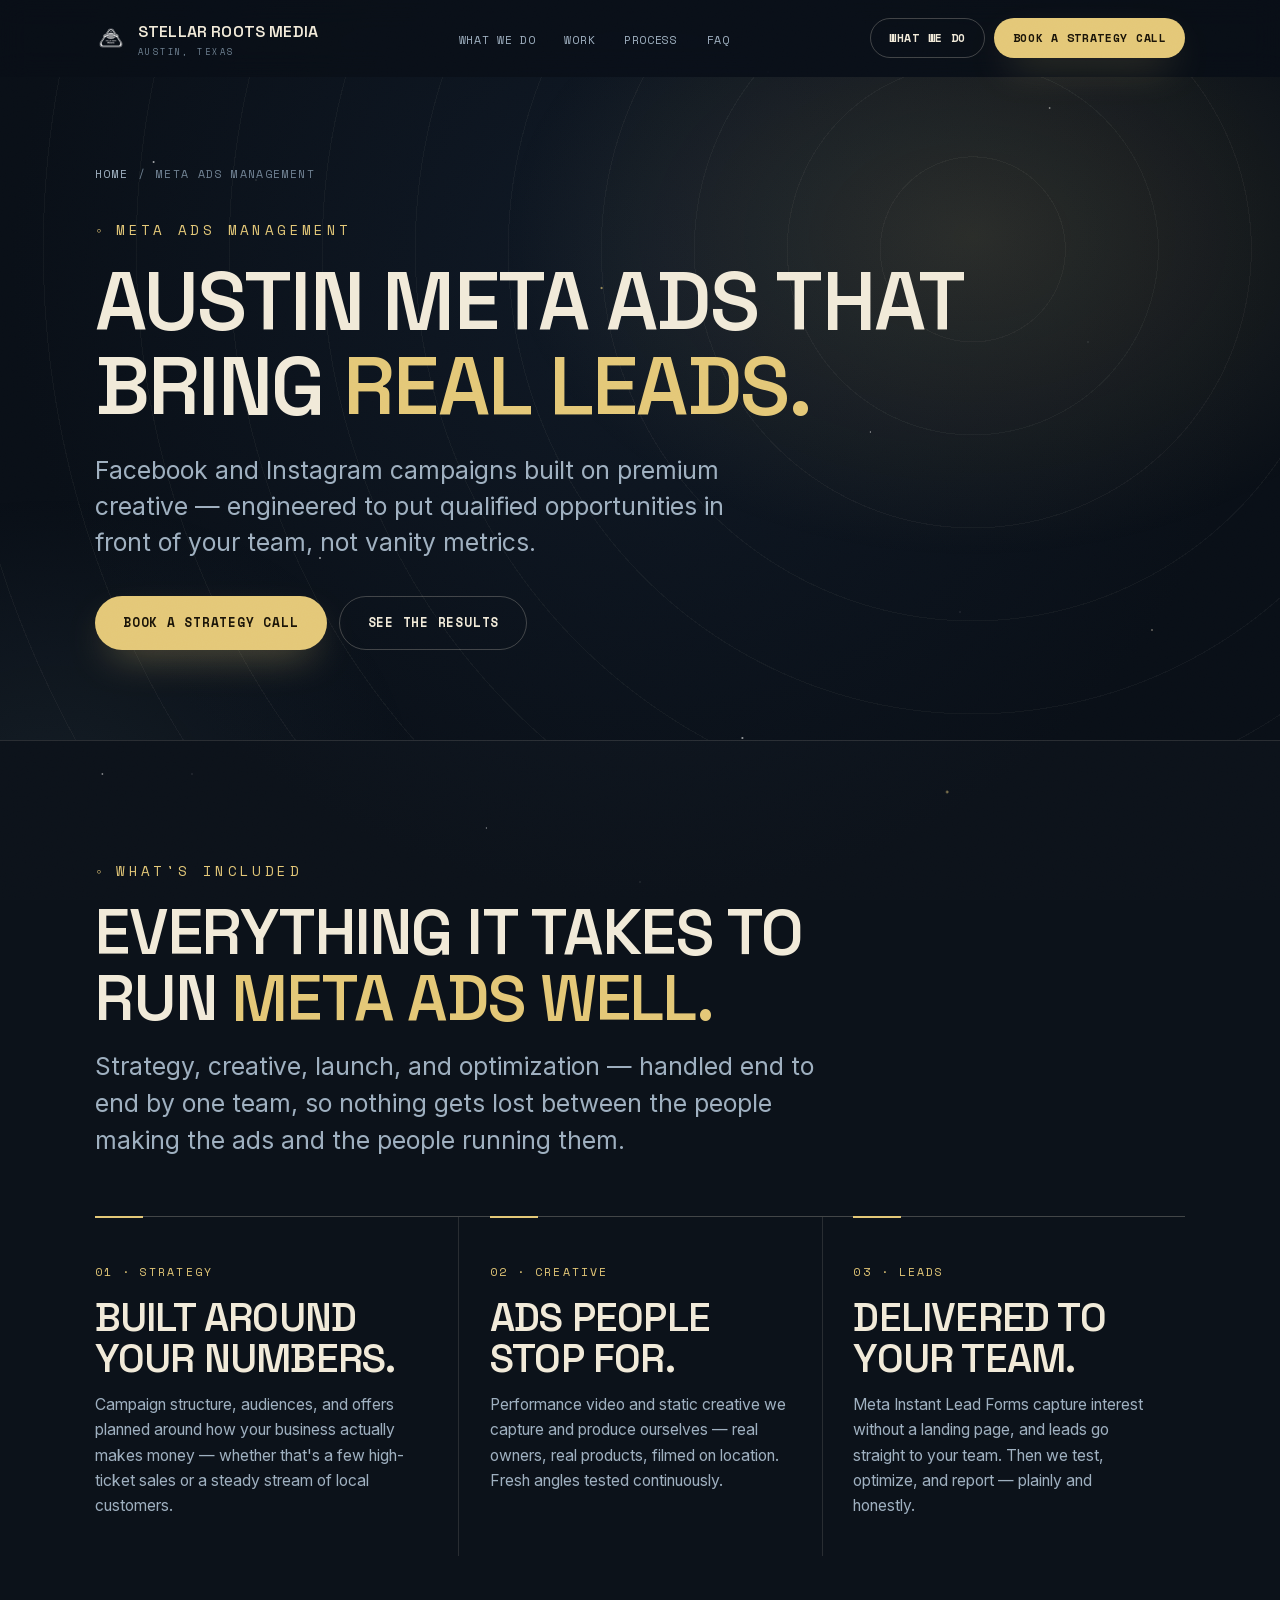
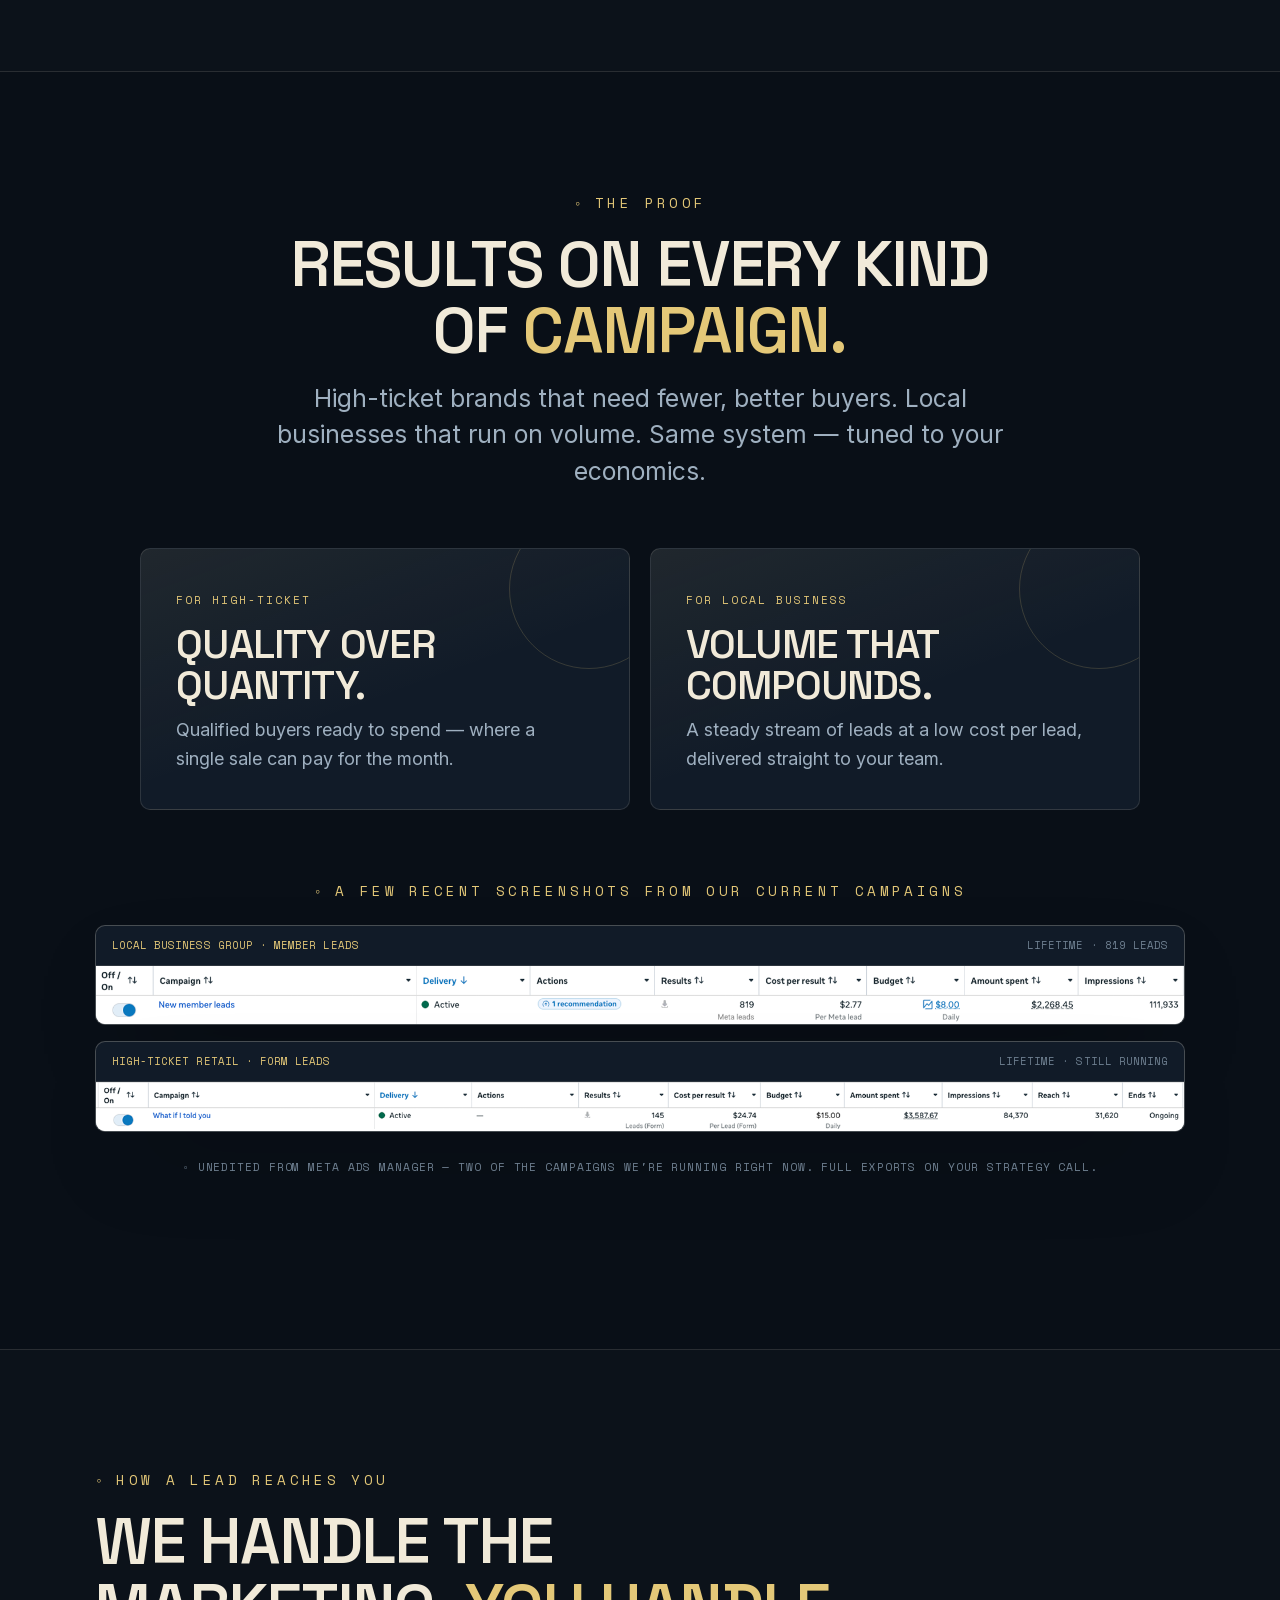
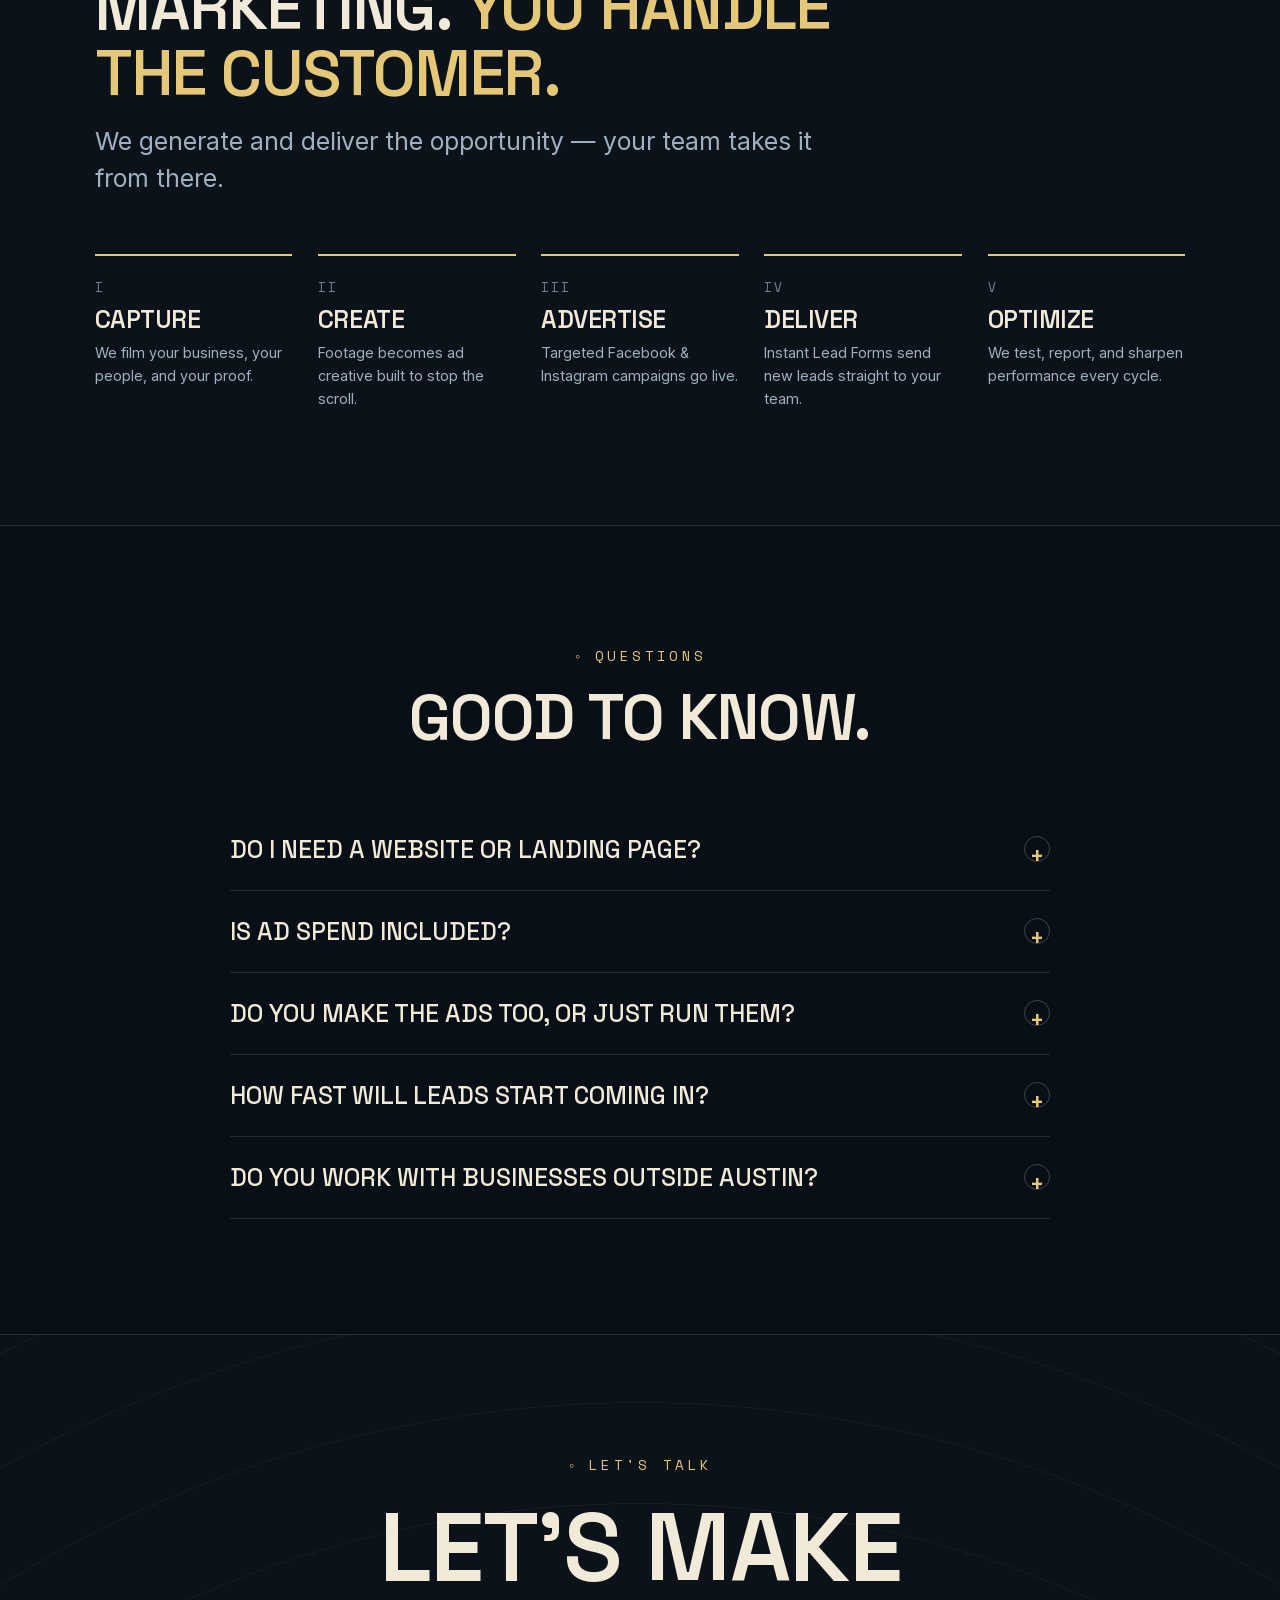
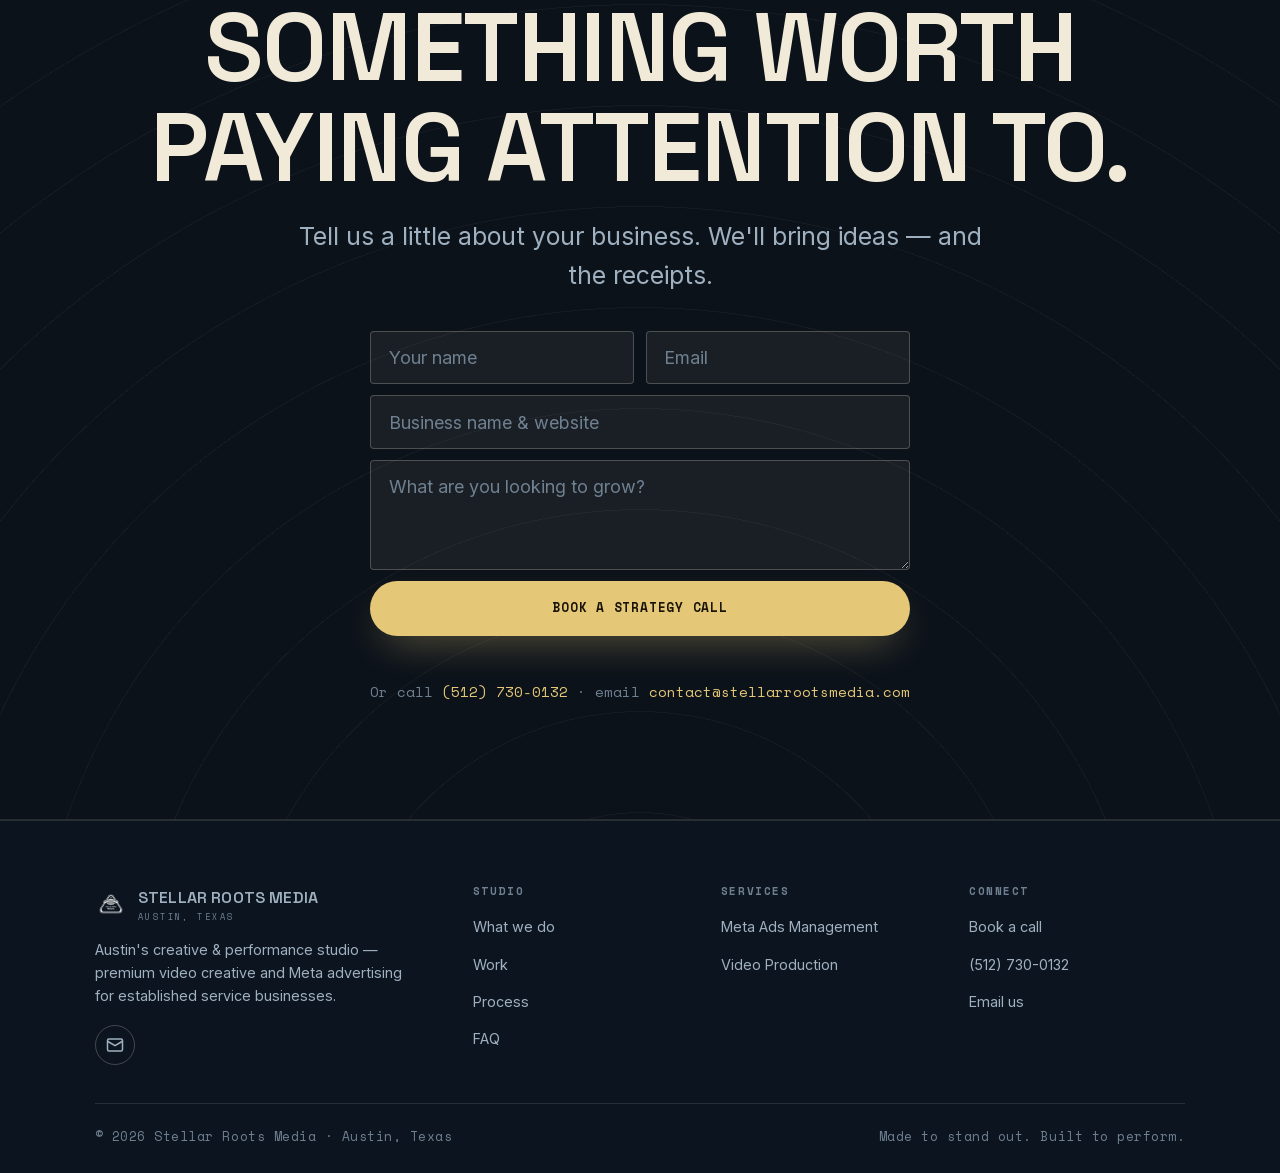
==== commit 91b40ea6: "Add business phone (schema, contact, footer, llms.txt) and GA4 tag Co-Authored-By: Claude Opus 5.5 <" ====
--- a/meta-ads-austin/index.html
+++ b/meta-ads-austin/index.html
@@ -1,6 +1,14 @@
 <!DOCTYPE html>
 <html lang="en">
 <head>
+  <!-- Google tag (gtag.js) -->
+  <script async src="https://www.googletagmanager.com/gtag/js?id=G-79V9W46W92"></script>
+  <script>
+    window.dataLayer = window.dataLayer || [];
+    function gtag(){dataLayer.push(arguments);}
+    gtag('js', new Date());
+    gtag('config', 'G-79V9W46W92');
+  </script>
   <meta charset="UTF-8" />
   <meta name="viewport" content="width=device-width, initial-scale=1.0" />
   <title>Meta Ads Management in Austin, TX | Stellar Roots Media</title>
@@ -24,7 +32,7 @@
   <link rel="manifest" href="/site.webmanifest" />
   <link rel="preload" href="/assets/fonts/space-grotesk-500-700.woff2" as="font" type="font/woff2" crossorigin />
   <link rel="preload" href="/assets/fonts/inter-400-600.woff2" as="font" type="font/woff2" crossorigin />
-  <link rel="stylesheet" href="/css/styles.css?v=28" />
+  <link rel="stylesheet" href="/css/styles.css?v=29" />
   <script type="application/ld+json">
   {
     "@context": "https://schema.org",
@@ -41,7 +49,8 @@
       ],
       "@id": "https://stellarrootsmedia.com/#org",
       "name": "Stellar Roots Media",
-      "url": "https://stellarrootsmedia.com/"
+      "url": "https://stellarrootsmedia.com/",
+      "telephone": "+1-512-730-0132"
     },
     "areaServed": [
       {
@@ -257,7 +266,7 @@
           <button type="submit" class="btn btn--primary btn--block">Book a Strategy Call</button>
         </form>
         <p class="form-msg" id="form-msg" role="status" aria-live="polite"></p>
-        <p class="cta-alt">Or email <a href="mailto:contact@stellarrootsmedia.com?subject=Strategy%20Call">contact@stellarrootsmedia.com</a></p>
+        <p class="cta-alt">Or call <a href="tel:+15127300132">(512) 730-0132</a> · email <a href="mailto:contact@stellarrootsmedia.com?subject=Strategy%20Call">contact@stellarrootsmedia.com</a></p>
       </div>
     </section>
   </main>
@@ -277,7 +286,7 @@
         </div>
         <div><h4>Studio</h4><ul><li><a href="/#what">What we do</a></li><li><a href="/#creative">Work</a></li><li><a href="/#process">Process</a></li><li><a href="/#faq">FAQ</a></li></ul></div>
         <div><h4>Services</h4><ul><li><a href="/meta-ads-austin/">Meta Ads Management</a></li><li><a href="/video-production-austin/">Video Production</a></li></ul></div>
-        <div><h4>Connect</h4><ul><li><a href="#contact">Book a call</a></li><li><a href="mailto:contact@stellarrootsmedia.com">Email us</a></li></ul></div>
+        <div><h4>Connect</h4><ul><li><a href="#contact">Book a call</a></li><li><a href="tel:+15127300132">(512) 730-0132</a></li><li><a href="mailto:contact@stellarrootsmedia.com">Email us</a></li></ul></div>
       </div>
       <div class="footer-bottom">
         <span>© <span id="year">2026</span> Stellar Roots Media · Austin, Texas</span>
--- a/css/styles.css
+++ b/css/styles.css
@@ -284,6 +284,7 @@
 .receipt figcaption .k { color:var(--accent); }
 .receipt .shot { background:#fff; overflow-x:auto; -webkit-overflow-scrolling:touch; }
 .receipt .shot img { display:block; width:100%; min-width:760px; height:auto; }
+@media (max-width:700px) { .receipt .shot { overflow:visible; padding:0.4rem 0.2rem; } .receipt .shot img { min-width:0; width:100%; } }
 
 /* ---------- Behind the scenes ---------- */
 .bts { position:relative; margin:0 0 clamp(2.4rem,5vw,3.4rem); border-radius:var(--radius-lg); overflow:hidden; border:1px solid var(--line-2); }
